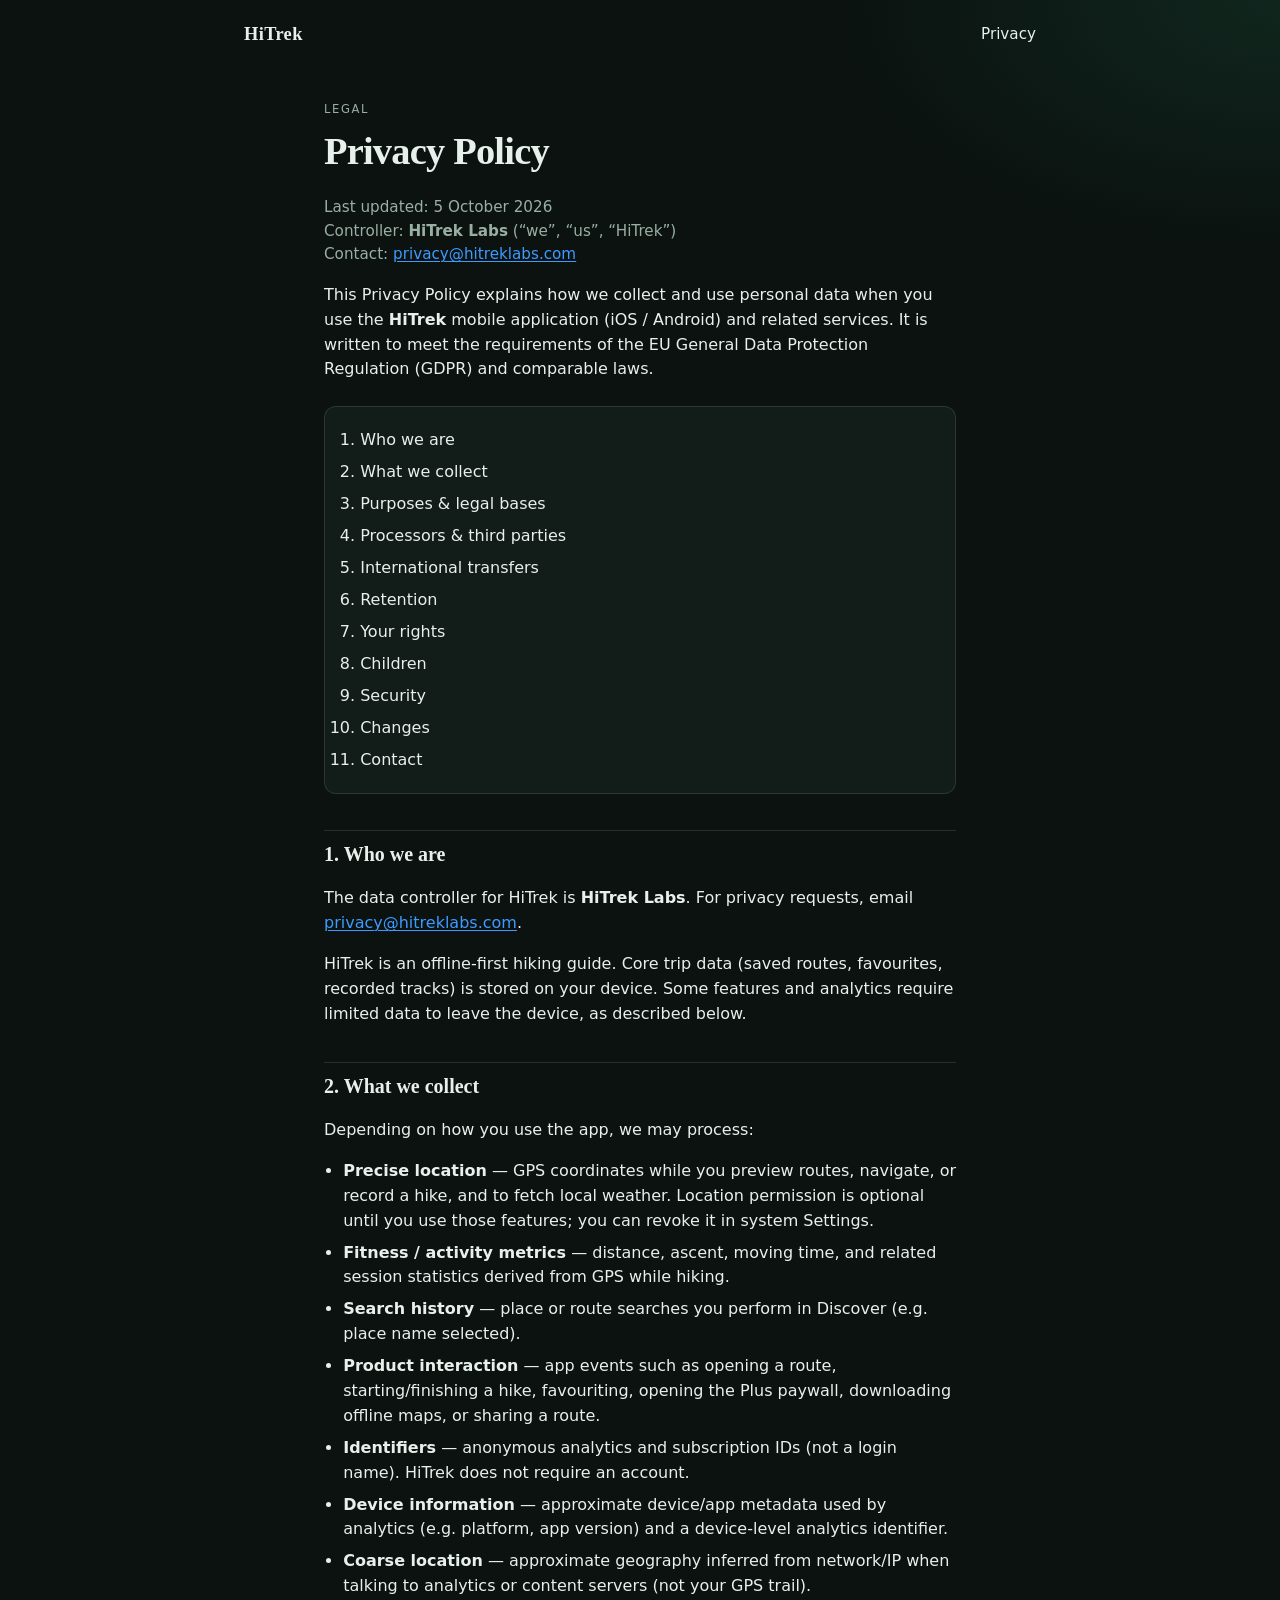
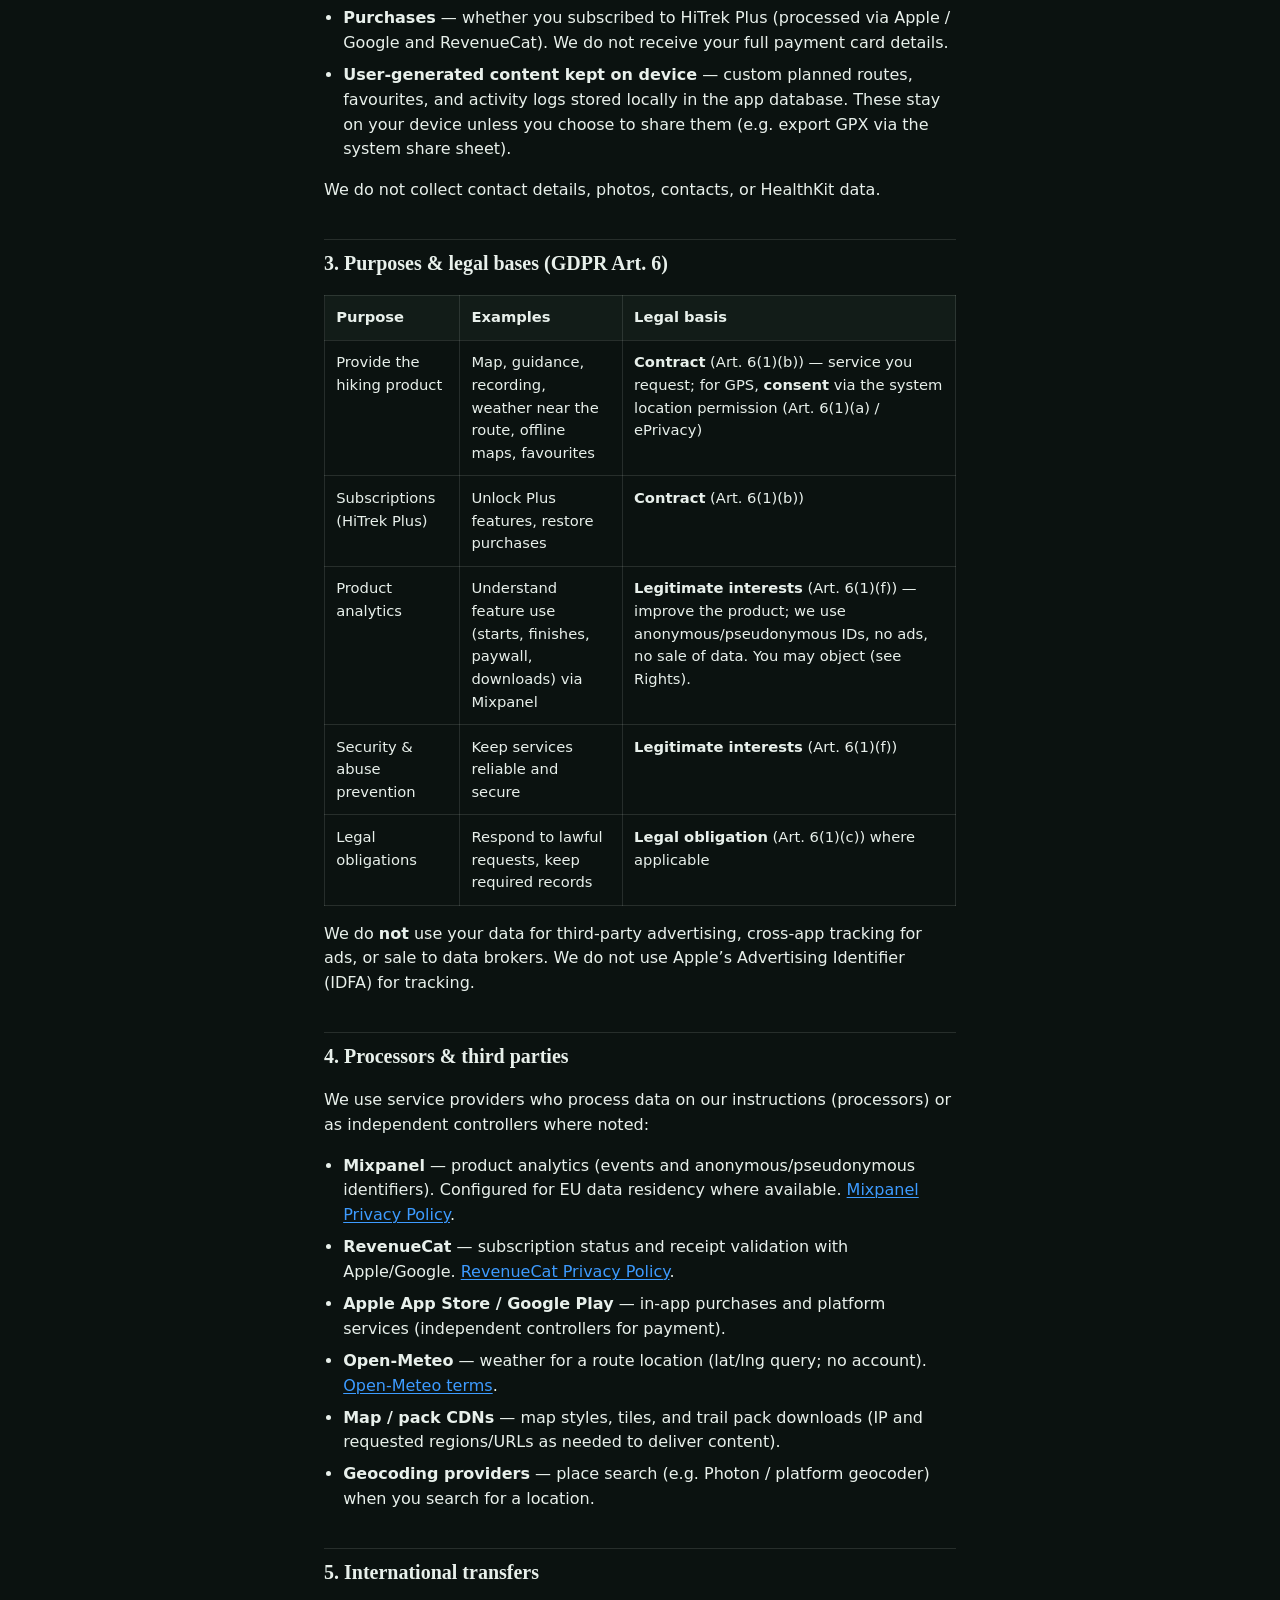
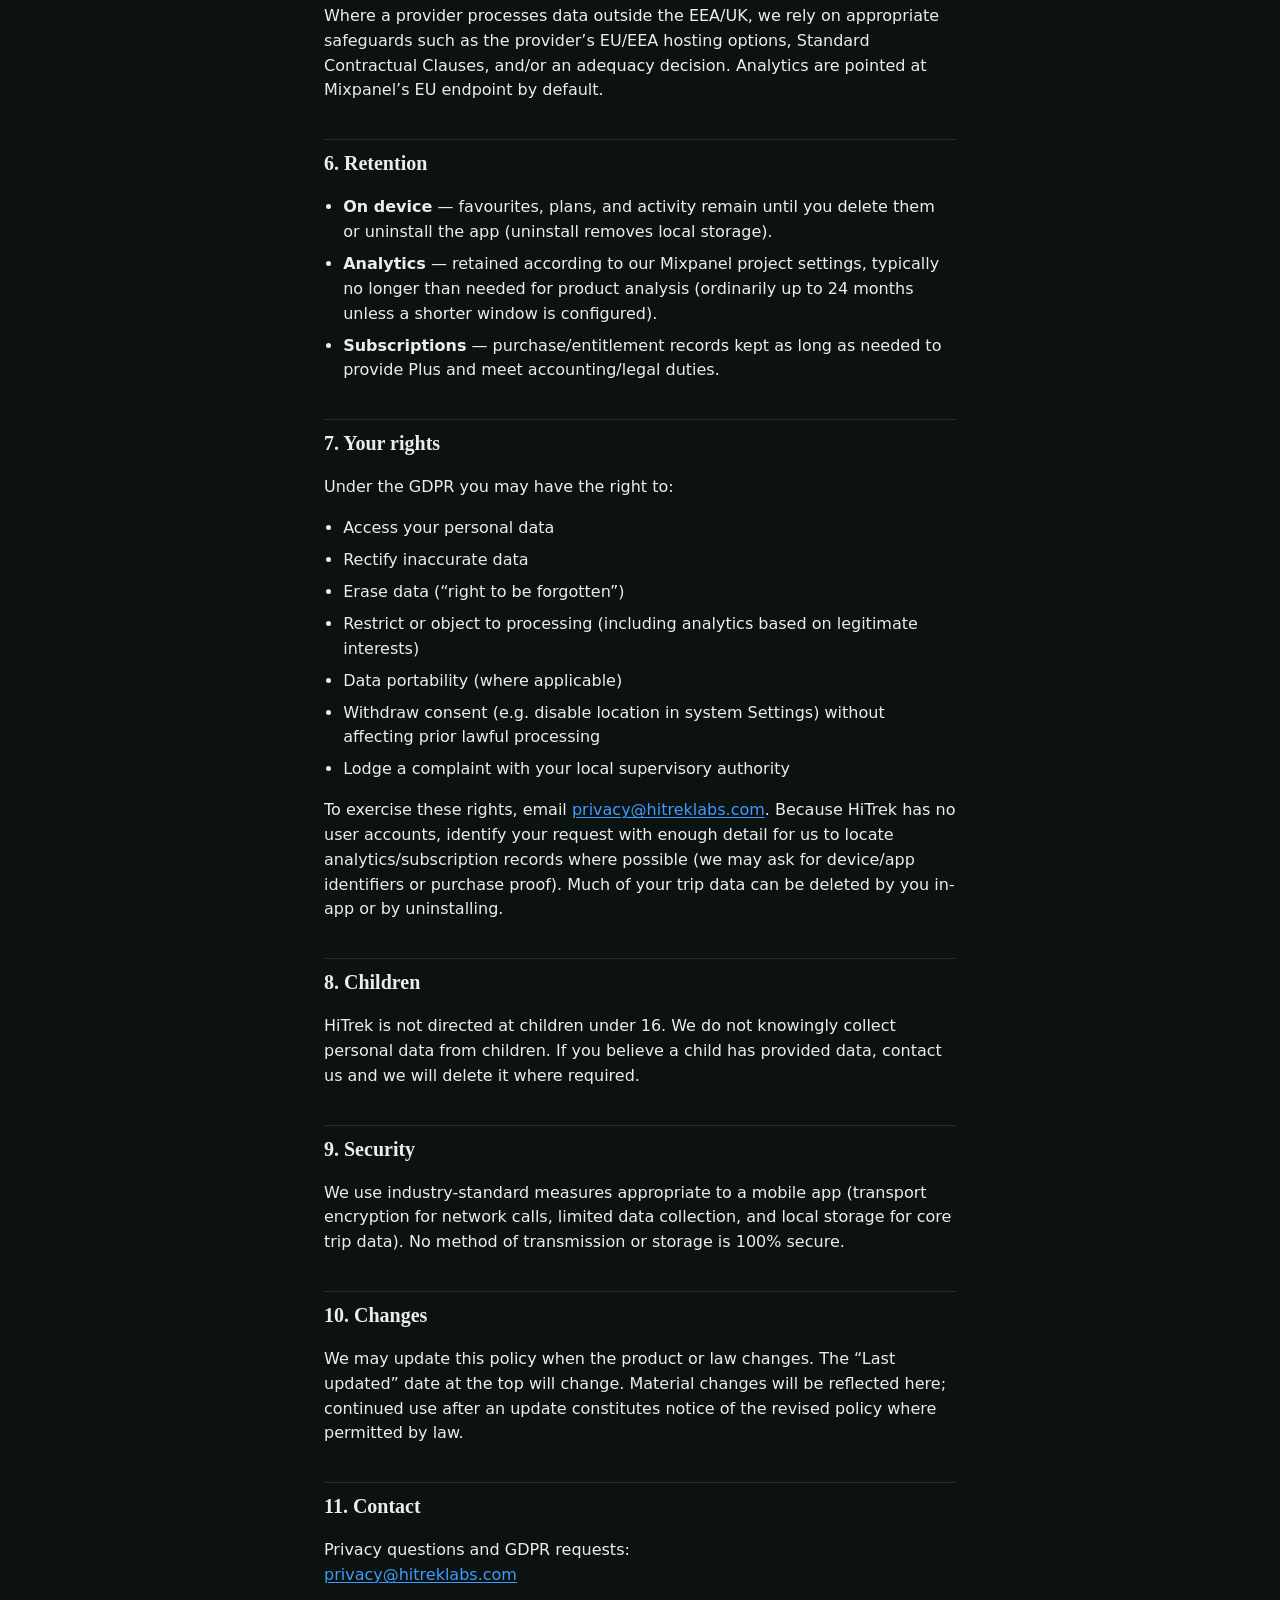
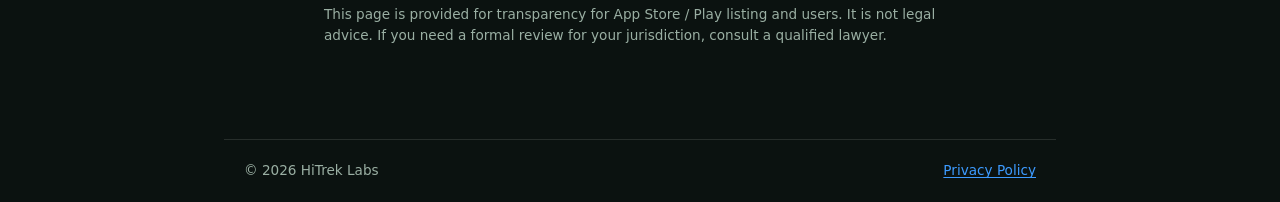
==== privacy/index.html @ 93155e86 "Add HiTrek privacy policy site for App Store / GDPR." ====
<!DOCTYPE html>
<html lang="en">
  <head>
    <meta charset="utf-8" />
    <meta name="viewport" content="width=device-width, initial-scale=1" />
    <title>HiTrek — Privacy Policy</title>
    <meta
      name="description"
      content="Privacy Policy for the HiTrek hiking app (GDPR)."
    />
    <link rel="stylesheet" href="/styles.css" />
  </head>
  <body>
    <header class="site-header">
      <a class="brand" href="/">HiTrek</a>
      <nav>
        <a href="/privacy/" aria-current="page">Privacy</a>
      </nav>
    </header>

    <main class="doc">
      <p class="eyebrow">Legal</p>
      <h1>Privacy Policy</h1>
      <p class="meta">
        Last updated: 5 October 2026<br />
        Controller: <strong id="controller-name">HiTrek Labs</strong>
        (“we”, “us”, “HiTrek”)<br />
        Contact:
        <a id="controller-email" href="mailto:privacy@hitreklabs.com"
          >privacy@hitreklabs.com</a
        >
      </p>

      <p>
        This Privacy Policy explains how we collect and use personal data when
        you use the <strong>HiTrek</strong> mobile application (iOS / Android)
        and related services. It is written to meet the requirements of the EU
        General Data Protection Regulation (GDPR) and comparable laws.
      </p>

      <nav class="toc" aria-label="Table of contents">
        <ol>
          <li><a href="#who">Who we are</a></li>
          <li><a href="#data">What we collect</a></li>
          <li><a href="#purposes">Purposes &amp; legal bases</a></li>
          <li><a href="#partners">Processors &amp; third parties</a></li>
          <li><a href="#transfers">International transfers</a></li>
          <li><a href="#retention">Retention</a></li>
          <li><a href="#rights">Your rights</a></li>
          <li><a href="#children">Children</a></li>
          <li><a href="#security">Security</a></li>
          <li><a href="#changes">Changes</a></li>
          <li><a href="#contact">Contact</a></li>
        </ol>
      </nav>

      <section id="who">
        <h2>1. Who we are</h2>
        <p>
          The data controller for HiTrek is
          <strong id="controller-name-2">HiTrek Labs</strong>. For privacy
          requests, email
          <a id="controller-email-2" href="mailto:privacy@hitreklabs.com"
            >privacy@hitreklabs.com</a
          >.
        </p>
        <p>
          HiTrek is an offline-first hiking guide. Core trip data (saved routes,
          favourites, recorded tracks) is stored on your device. Some features
          and analytics require limited data to leave the device, as described
          below.
        </p>
      </section>

      <section id="data">
        <h2>2. What we collect</h2>
        <p>Depending on how you use the app, we may process:</p>
        <ul>
          <li>
            <strong>Precise location</strong> — GPS coordinates while you
            preview routes, navigate, or record a hike, and to fetch local
            weather. Location permission is optional until you use those
            features; you can revoke it in system Settings.
          </li>
          <li>
            <strong>Fitness / activity metrics</strong> — distance, ascent,
            moving time, and related session statistics derived from GPS while
            hiking.
          </li>
          <li>
            <strong>Search history</strong> — place or route searches you
            perform in Discover (e.g. place name selected).
          </li>
          <li>
            <strong>Product interaction</strong> — app events such as opening a
            route, starting/finishing a hike, favouriting, opening the Plus
            paywall, downloading offline maps, or sharing a route.
          </li>
          <li>
            <strong>Identifiers</strong> — anonymous analytics and subscription
            IDs (not a login name). HiTrek does not require an account.
          </li>
          <li>
            <strong>Device information</strong> — approximate device/app
            metadata used by analytics (e.g. platform, app version) and a
            device-level analytics identifier.
          </li>
          <li>
            <strong>Coarse location</strong> — approximate geography inferred
            from network/IP when talking to analytics or content servers (not
            your GPS trail).
          </li>
          <li>
            <strong>Purchases</strong> — whether you subscribed to HiTrek Plus
            (processed via Apple / Google and RevenueCat). We do not receive
            your full payment card details.
          </li>
          <li>
            <strong>User-generated content kept on device</strong> — custom
            planned routes, favourites, and activity logs stored locally in the
            app database. These stay on your device unless you choose to share
            them (e.g. export GPX via the system share sheet).
          </li>
        </ul>
        <p>We do not collect contact details, photos, contacts, or HealthKit data.</p>
      </section>

      <section id="purposes">
        <h2>3. Purposes &amp; legal bases (GDPR Art. 6)</h2>
        <table>
          <thead>
            <tr>
              <th>Purpose</th>
              <th>Examples</th>
              <th>Legal basis</th>
            </tr>
          </thead>
          <tbody>
            <tr>
              <td>Provide the hiking product</td>
              <td>
                Map, guidance, recording, weather near the route, offline maps,
                favourites
              </td>
              <td>
                <strong>Contract</strong> (Art. 6(1)(b)) — service you request;
                for GPS,
                <strong>consent</strong> via the system location permission
                (Art. 6(1)(a) / ePrivacy)
              </td>
            </tr>
            <tr>
              <td>Subscriptions (HiTrek Plus)</td>
              <td>Unlock Plus features, restore purchases</td>
              <td><strong>Contract</strong> (Art. 6(1)(b))</td>
            </tr>
            <tr>
              <td>Product analytics</td>
              <td>
                Understand feature use (starts, finishes, paywall, downloads)
                via Mixpanel
              </td>
              <td>
                <strong>Legitimate interests</strong> (Art. 6(1)(f)) — improve
                the product; we use anonymous/pseudonymous IDs, no ads, no sale
                of data. You may object (see Rights).
              </td>
            </tr>
            <tr>
              <td>Security &amp; abuse prevention</td>
              <td>Keep services reliable and secure</td>
              <td><strong>Legitimate interests</strong> (Art. 6(1)(f))</td>
            </tr>
            <tr>
              <td>Legal obligations</td>
              <td>Respond to lawful requests, keep required records</td>
              <td><strong>Legal obligation</strong> (Art. 6(1)(c)) where applicable</td>
            </tr>
          </tbody>
        </table>
        <p>
          We do <strong>not</strong> use your data for third-party advertising,
          cross-app tracking for ads, or sale to data brokers. We do not use
          Apple’s Advertising Identifier (IDFA) for tracking.
        </p>
      </section>

      <section id="partners">
        <h2>4. Processors &amp; third parties</h2>
        <p>
          We use service providers who process data on our instructions
          (processors) or as independent controllers where noted:
        </p>
        <ul>
          <li>
            <strong>Mixpanel</strong> — product analytics (events and
            anonymous/pseudonymous identifiers). Configured for EU data
            residency where available.
            <a href="https://mixpanel.com/legal/privacy-policy/" rel="noopener"
              >Mixpanel Privacy Policy</a
            >.
          </li>
          <li>
            <strong>RevenueCat</strong> — subscription status and receipt
            validation with Apple/Google.
            <a href="https://www.revenuecat.com/privacy" rel="noopener"
              >RevenueCat Privacy Policy</a
            >.
          </li>
          <li>
            <strong>Apple App Store / Google Play</strong> — in-app purchases
            and platform services (independent controllers for payment).
          </li>
          <li>
            <strong>Open-Meteo</strong> — weather for a route location (lat/lng
            query; no account).
            <a href="https://open-meteo.com/en/terms" rel="noopener"
              >Open-Meteo terms</a
            >.
          </li>
          <li>
            <strong>Map / pack CDNs</strong> — map styles, tiles, and trail pack
            downloads (IP and requested regions/URLs as needed to deliver
            content).
          </li>
          <li>
            <strong>Geocoding providers</strong> — place search (e.g. Photon /
            platform geocoder) when you search for a location.
          </li>
        </ul>
      </section>

      <section id="transfers">
        <h2>5. International transfers</h2>
        <p>
          Where a provider processes data outside the EEA/UK, we rely on
          appropriate safeguards such as the provider’s EU/EEA hosting options,
          Standard Contractual Clauses, and/or an adequacy decision. Analytics
          are pointed at Mixpanel’s EU endpoint by default.
        </p>
      </section>

      <section id="retention">
        <h2>6. Retention</h2>
        <ul>
          <li>
            <strong>On device</strong> — favourites, plans, and activity remain
            until you delete them or uninstall the app (uninstall removes local
            storage).
          </li>
          <li>
            <strong>Analytics</strong> — retained according to our Mixpanel
            project settings, typically no longer than needed for product
            analysis (ordinarily up to 24 months unless a shorter window is
            configured).
          </li>
          <li>
            <strong>Subscriptions</strong> — purchase/entitlement records kept
            as long as needed to provide Plus and meet accounting/legal duties.
          </li>
        </ul>
      </section>

      <section id="rights">
        <h2>7. Your rights</h2>
        <p>Under the GDPR you may have the right to:</p>
        <ul>
          <li>Access your personal data</li>
          <li>Rectify inaccurate data</li>
          <li>Erase data (“right to be forgotten”)</li>
          <li>Restrict or object to processing (including analytics based on legitimate interests)</li>
          <li>Data portability (where applicable)</li>
          <li>Withdraw consent (e.g. disable location in system Settings) without affecting prior lawful processing</li>
          <li>Lodge a complaint with your local supervisory authority</li>
        </ul>
        <p>
          To exercise these rights, email
          <a id="controller-email-3" href="mailto:privacy@hitreklabs.com"
            >privacy@hitreklabs.com</a
          >. Because HiTrek has no user accounts, identify your request with
          enough detail for us to locate analytics/subscription records where
          possible (we may ask for device/app identifiers or purchase proof).
          Much of your trip data can be deleted by you in-app or by uninstalling.
        </p>
      </section>

      <section id="children">
        <h2>8. Children</h2>
        <p>
          HiTrek is not directed at children under 16. We do not knowingly
          collect personal data from children. If you believe a child has
          provided data, contact us and we will delete it where required.
        </p>
      </section>

      <section id="security">
        <h2>9. Security</h2>
        <p>
          We use industry-standard measures appropriate to a mobile app
          (transport encryption for network calls, limited data collection, and
          local storage for core trip data). No method of transmission or
          storage is 100% secure.
        </p>
      </section>

      <section id="changes">
        <h2>10. Changes</h2>
        <p>
          We may update this policy when the product or law changes. The “Last
          updated” date at the top will change. Material changes will be
          reflected here; continued use after an update constitutes notice of
          the revised policy where permitted by law.
        </p>
      </section>

      <section id="contact">
        <h2>11. Contact</h2>
        <p>
          Privacy questions and GDPR requests:<br />
          <a id="controller-email-4" href="mailto:privacy@hitreklabs.com"
            >privacy@hitreklabs.com</a
          >
        </p>
        <p class="fine">
          This page is provided for transparency for App Store / Play listing
          and users. It is not legal advice. If you need a formal review for
          your jurisdiction, consult a qualified lawyer.
        </p>
      </section>
    </main>

    <footer class="site-footer">
      <span>© <span id="year"></span> HiTrek Labs</span>
      <a href="/privacy/">Privacy Policy</a>
    </footer>
    <script>
      document.getElementById("year").textContent = String(new Date().getFullYear());
    </script>
  </body>
</html>
---- styles.css ----
:root {
  --bg: #0b1210;
  --bg-elev: #121c18;
  --text: #e8f0eb;
  --muted: #9aafa3;
  --accent: #3d9bff;
  --line: rgba(232, 240, 235, 0.12);
  --max: 42rem;
  --sans: "Iowan Old Style", "Palatino Linotype", Palatino, "Book Antiqua", Georgia, serif;
  --ui: ui-sans-serif, system-ui, -apple-system, "Segoe UI", sans-serif;
}

* {
  box-sizing: border-box;
}

html {
  color-scheme: dark;
}

body {
  margin: 0;
  min-height: 100vh;
  font-family: var(--ui);
  background:
    radial-gradient(1200px 600px at 10% -10%, rgba(61, 155, 255, 0.18), transparent 55%),
    radial-gradient(900px 500px at 100% 0%, rgba(46, 160, 110, 0.14), transparent 50%),
    var(--bg);
  color: var(--text);
  line-height: 1.55;
}

a {
  color: var(--accent);
  text-decoration-thickness: 1px;
  text-underline-offset: 0.15em;
}

a:hover {
  color: #7ab8ff;
}

.site-header,
.site-footer {
  display: flex;
  align-items: center;
  justify-content: space-between;
  gap: 1rem;
  max-width: 52rem;
  margin: 0 auto;
  padding: 1.25rem 1.25rem;
}

.brand {
  font-family: var(--sans);
  font-weight: 700;
  font-size: 1.15rem;
  color: var(--text);
  text-decoration: none;
  letter-spacing: 0.02em;
}

.site-header nav a {
  color: var(--muted);
  text-decoration: none;
  font-size: 0.95rem;
}

.site-header nav a[aria-current="page"],
.site-header nav a:hover {
  color: var(--text);
}

.site-footer {
  border-top: 1px solid var(--line);
  color: var(--muted);
  font-size: 0.85rem;
  margin-top: 3rem;
}

.hero {
  max-width: var(--max);
  margin: 4rem auto 2rem;
  padding: 0 1.25rem;
}

.hero h1 {
  font-family: var(--sans);
  font-size: clamp(2.4rem, 6vw, 3.4rem);
  line-height: 1.05;
  margin: 0.25rem 0 0.75rem;
  letter-spacing: -0.02em;
}

.lede {
  color: var(--muted);
  font-size: 1.1rem;
  max-width: 34rem;
}

.eyebrow {
  text-transform: uppercase;
  letter-spacing: 0.14em;
  font-size: 0.72rem;
  color: var(--muted);
  margin: 0;
}

.cta-row {
  margin-top: 1.75rem;
}

.btn {
  display: inline-block;
  background: var(--accent);
  color: #061018;
  font-weight: 600;
  text-decoration: none;
  padding: 0.7rem 1.1rem;
  border-radius: 10px;
}

.btn:hover {
  color: #061018;
  filter: brightness(1.06);
}

.doc {
  max-width: var(--max);
  margin: 2rem auto 0;
  padding: 0 1.25rem 2rem;
}

.doc h1 {
  font-family: var(--sans);
  font-size: clamp(1.9rem, 4vw, 2.4rem);
  margin: 0.2rem 0 0.75rem;
  letter-spacing: -0.02em;
}

.doc h2 {
  font-family: var(--sans);
  font-size: 1.25rem;
  margin: 2.25rem 0 0.75rem;
  padding-top: 0.5rem;
  border-top: 1px solid var(--line);
}

.doc .meta {
  color: var(--muted);
  font-size: 0.95rem;
}

.doc ul {
  padding-left: 1.2rem;
}

.doc li {
  margin: 0.45rem 0;
}

.toc {
  background: var(--bg-elev);
  border: 1px solid var(--line);
  border-radius: 12px;
  padding: 0.85rem 1rem;
  margin: 1.5rem 0;
}

.toc ol {
  margin: 0;
  padding-left: 1.2rem;
}

.toc a {
  color: var(--text);
  text-decoration: none;
}

.toc a:hover {
  color: var(--accent);
}

table {
  width: 100%;
  border-collapse: collapse;
  font-size: 0.92rem;
  margin: 1rem 0;
}

th,
td {
  border: 1px solid var(--line);
  padding: 0.65rem 0.7rem;
  vertical-align: top;
  text-align: left;
}

th {
  background: var(--bg-elev);
  font-weight: 600;
}

.fine {
  color: var(--muted);
  font-size: 0.85rem;
}

@media (max-width: 640px) {
  table,
  thead,
  tbody,
  th,
  td,
  tr {
    display: block;
  }

  thead {
    display: none;
  }

  tr {
    border: 1px solid var(--line);
    border-radius: 10px;
    margin-bottom: 0.75rem;
    padding: 0.35rem 0;
    background: var(--bg-elev);
  }

  td {
    border: none;
    padding: 0.35rem 0.75rem;
  }

  td::before {
    content: attr(data-label);
    display: block;
    font-size: 0.72rem;
    text-transform: uppercase;
    letter-spacing: 0.08em;
    color: var(--muted);
    margin-bottom: 0.15rem;
  }
}
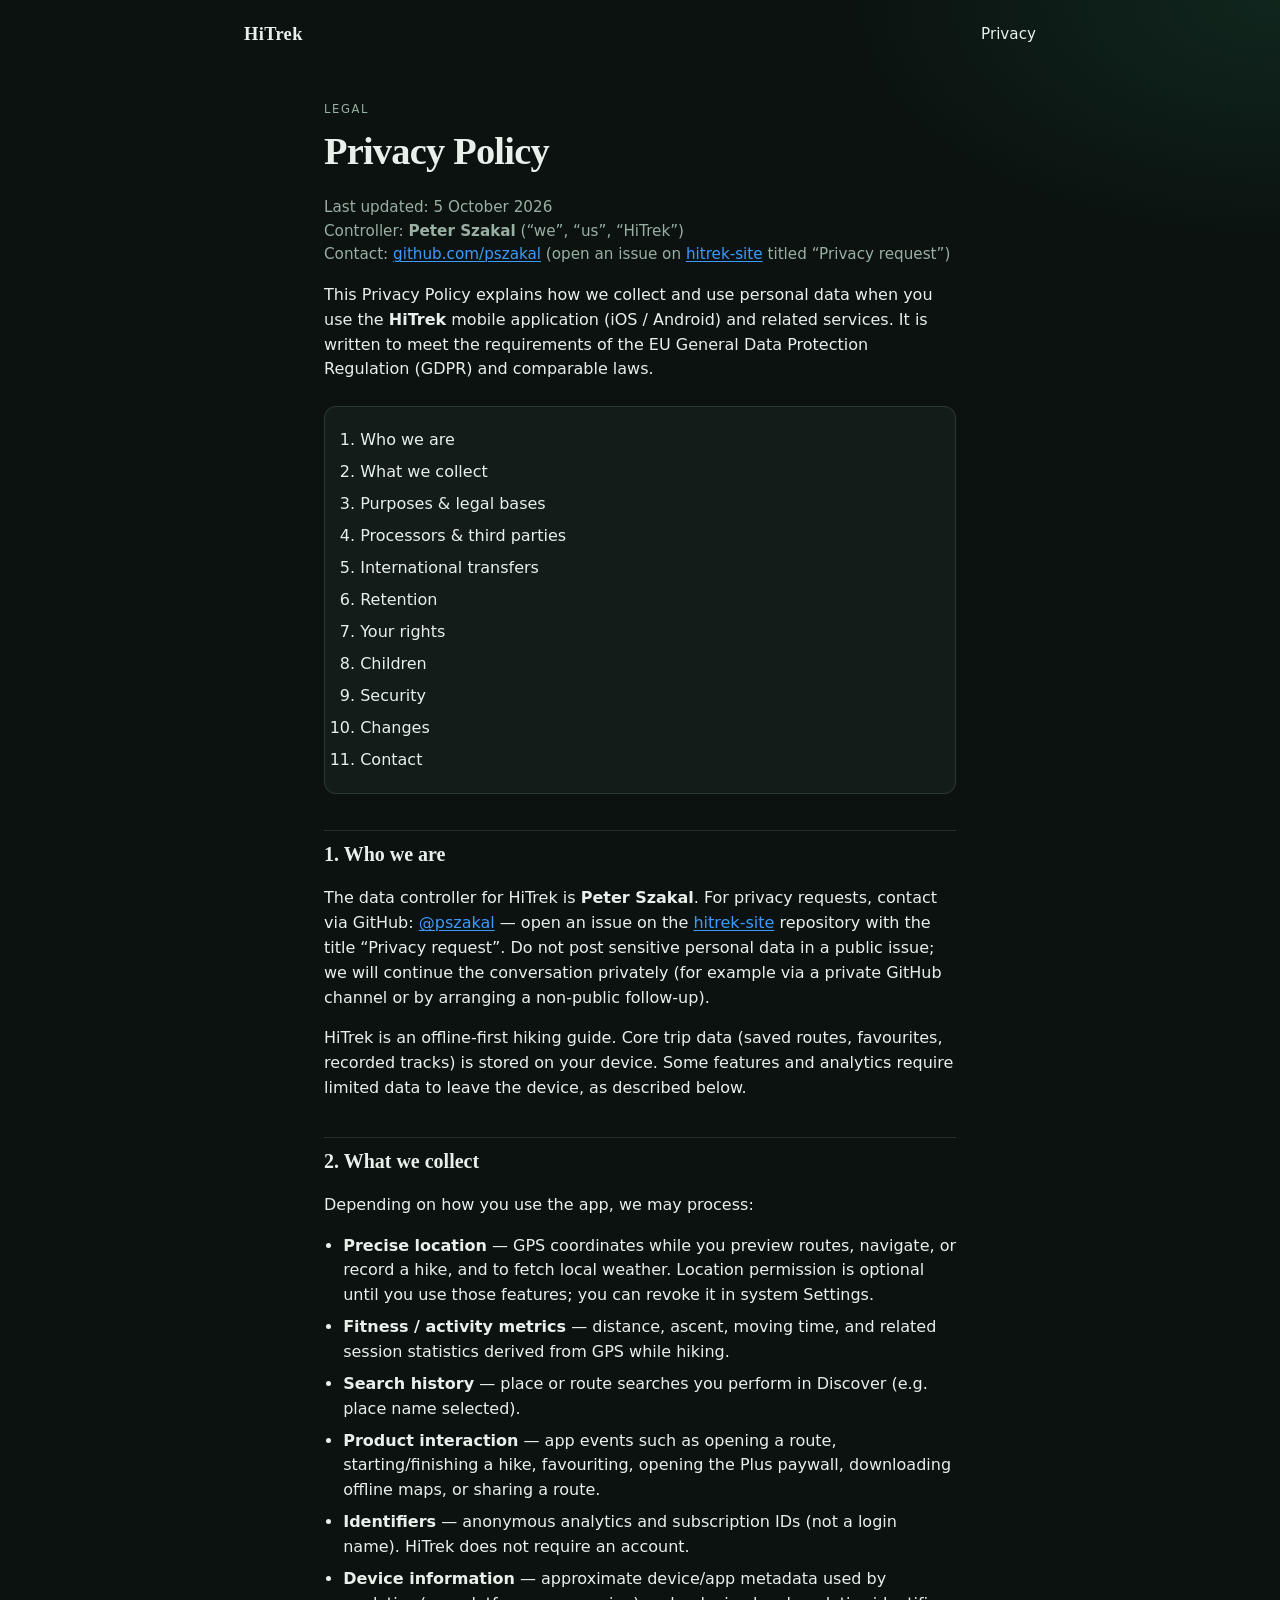
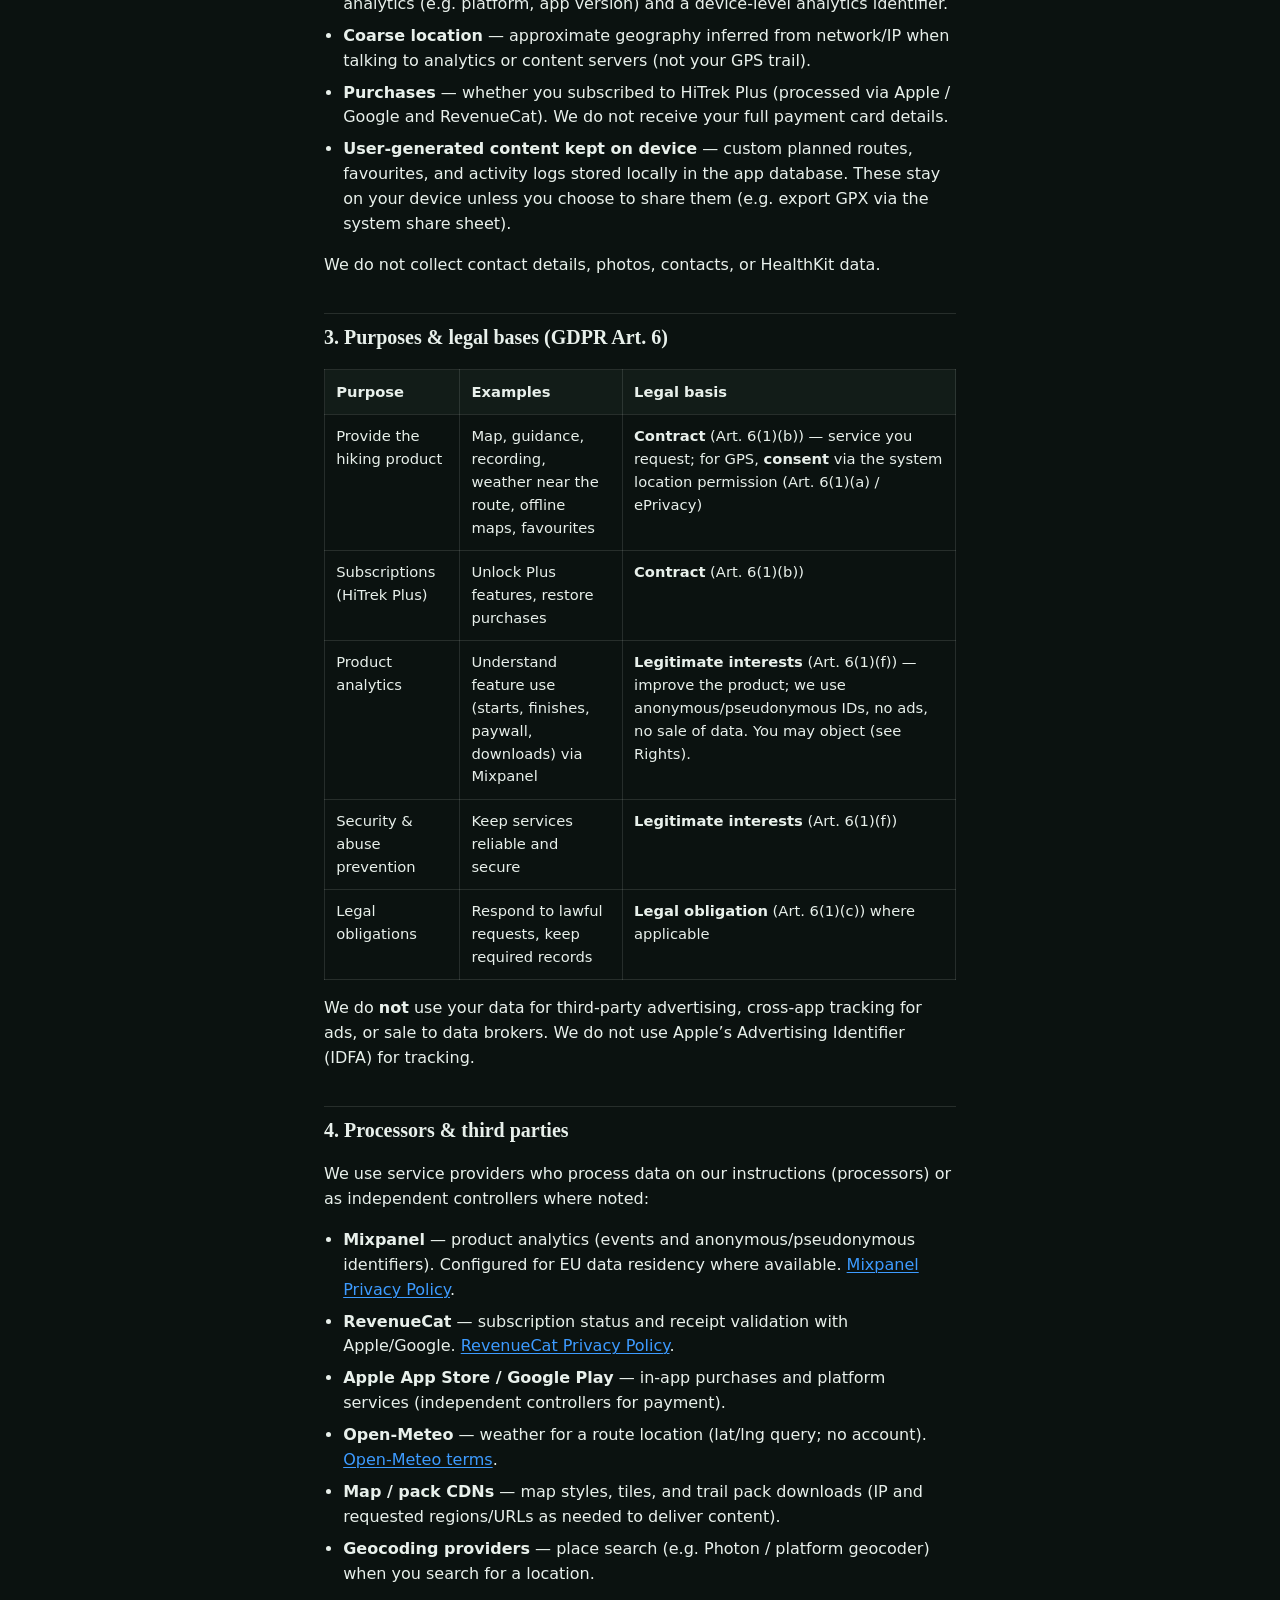
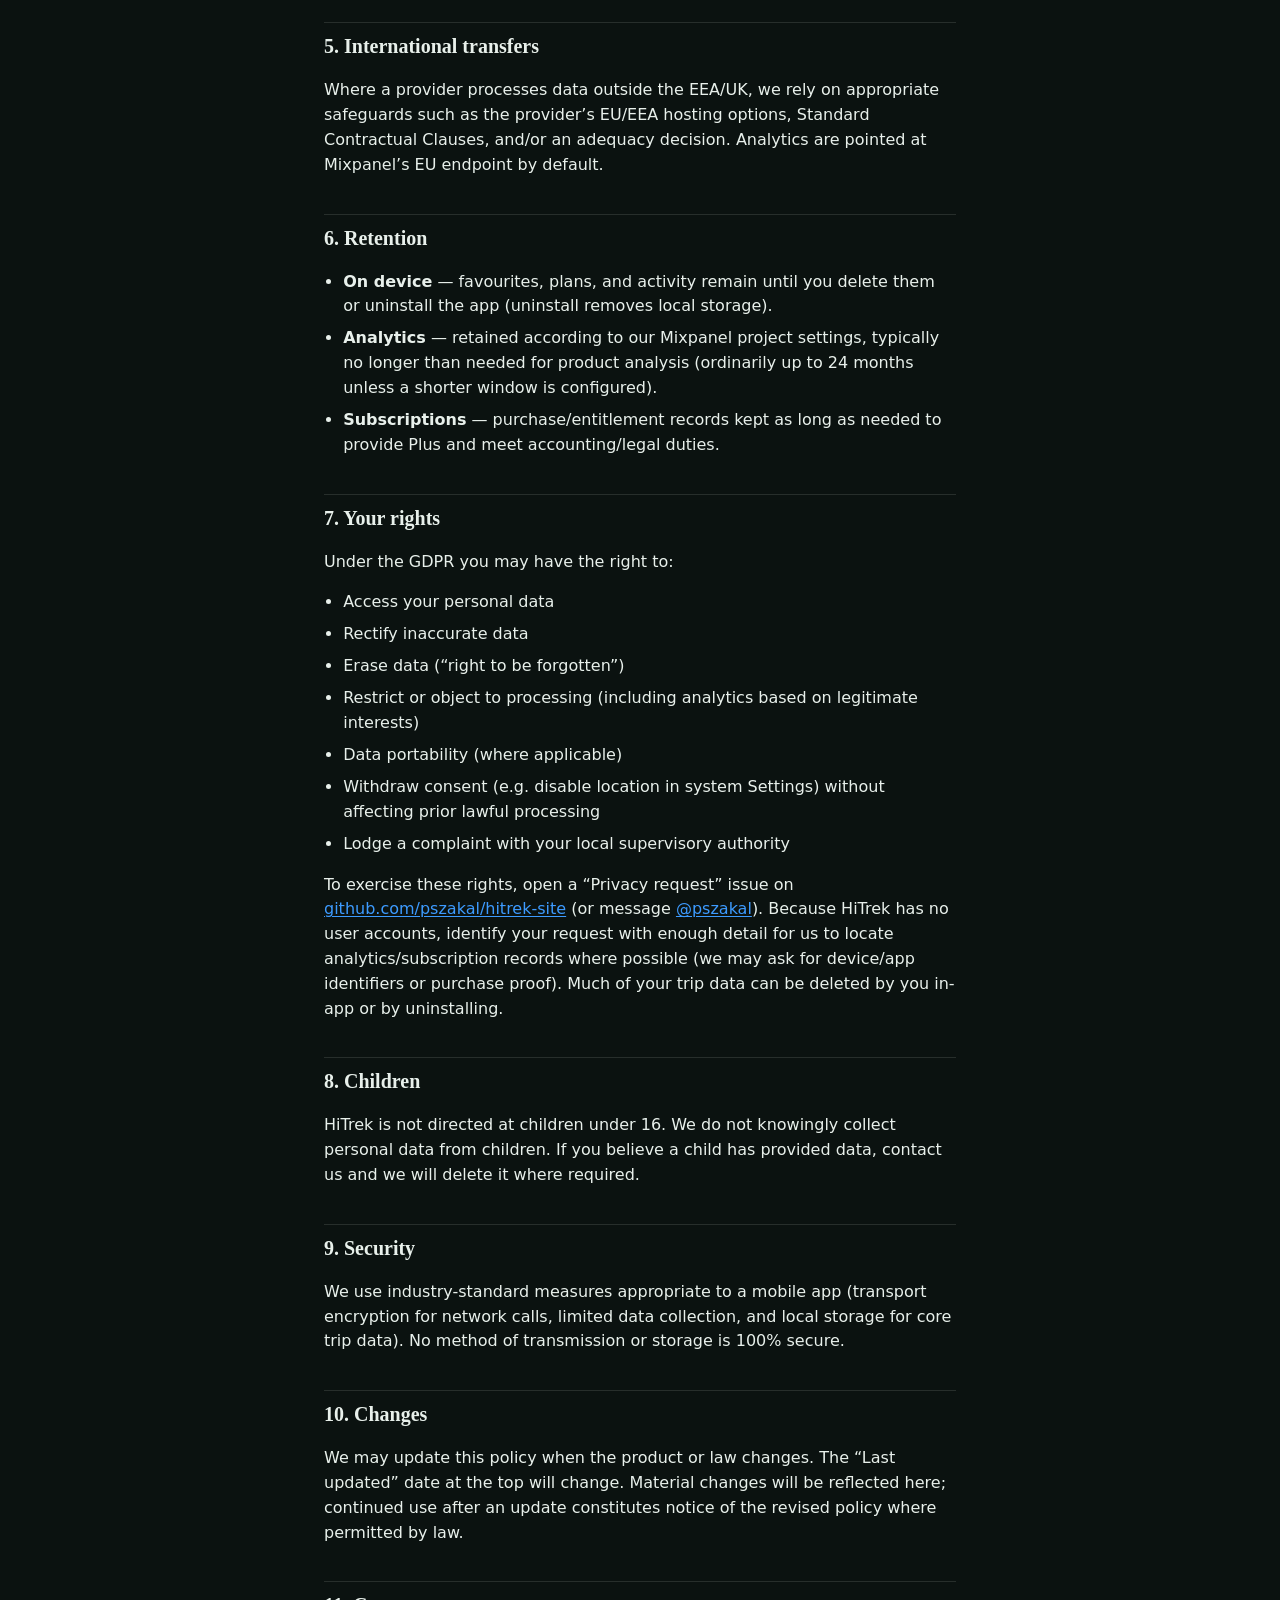
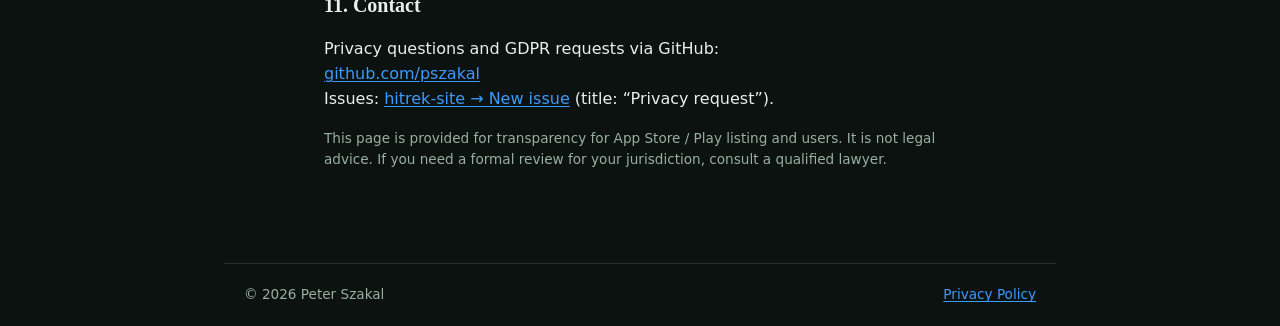
==== commit ce040cf2: "Fix relative links for GitHub project Pages under /hitrek-site/. Co-authored-by: Cursor <cursoragent" ====
--- a/privacy/index.html
+++ b/privacy/index.html
@@ -8,13 +8,13 @@
       name="description"
       content="Privacy Policy for the HiTrek hiking app (GDPR)."
     />
-    <link rel="stylesheet" href="/styles.css" />
+    <link rel="stylesheet" href="../styles.css" />
   </head>
   <body>
     <header class="site-header">
-      <a class="brand" href="/">HiTrek</a>
+      <a class="brand" href="../">HiTrek</a>
       <nav>
-        <a href="/privacy/" aria-current="page">Privacy</a>
+        <a href="./" aria-current="page">Privacy</a>
       </nav>
     </header>
 
@@ -23,12 +23,14 @@
       <h1>Privacy Policy</h1>
       <p class="meta">
         Last updated: 5 October 2026<br />
-        Controller: <strong id="controller-name">HiTrek Labs</strong>
-        (“we”, “us”, “HiTrek”)<br />
+        Controller: <strong>Peter Szakal</strong> (“we”, “us”, “HiTrek”)<br />
         Contact:
-        <a id="controller-email" href="mailto:privacy@hitreklabs.com"
-          >privacy@hitreklabs.com</a
+        <a href="https://github.com/pszakal" rel="noopener">github.com/pszakal</a>
+        (open an issue on
+        <a href="https://github.com/pszakal/hitrek-site/issues/new" rel="noopener"
+          >hitrek-site</a
         >
+        titled “Privacy request”)
       </p>
 
       <p>
@@ -57,12 +59,17 @@
       <section id="who">
         <h2>1. Who we are</h2>
         <p>
-          The data controller for HiTrek is
-          <strong id="controller-name-2">HiTrek Labs</strong>. For privacy
-          requests, email
-          <a id="controller-email-2" href="mailto:privacy@hitreklabs.com"
-            >privacy@hitreklabs.com</a
-          >.
+          The data controller for HiTrek is <strong>Peter Szakal</strong>. For
+          privacy requests, contact via GitHub:
+          <a href="https://github.com/pszakal" rel="noopener">@pszakal</a>
+          — open an issue on the
+          <a href="https://github.com/pszakal/hitrek-site/issues/new" rel="noopener"
+            >hitrek-site</a
+          >
+          repository with the title “Privacy request”. Do not post sensitive
+          personal data in a public issue; we will continue the conversation
+          privately (for example via a private GitHub channel or by arranging a
+          non-public follow-up).
         </p>
         <p>
           HiTrek is an offline-first hiking guide. Core trip data (saved routes,
@@ -274,13 +281,16 @@
           <li>Lodge a complaint with your local supervisory authority</li>
         </ul>
         <p>
-          To exercise these rights, email
-          <a id="controller-email-3" href="mailto:privacy@hitreklabs.com"
-            >privacy@hitreklabs.com</a
-          >. Because HiTrek has no user accounts, identify your request with
-          enough detail for us to locate analytics/subscription records where
-          possible (we may ask for device/app identifiers or purchase proof).
-          Much of your trip data can be deleted by you in-app or by uninstalling.
+          To exercise these rights, open a “Privacy request” issue on
+          <a href="https://github.com/pszakal/hitrek-site/issues/new" rel="noopener"
+            >github.com/pszakal/hitrek-site</a
+          >
+          (or message
+          <a href="https://github.com/pszakal" rel="noopener">@pszakal</a>).
+          Because HiTrek has no user accounts, identify your request with enough
+          detail for us to locate analytics/subscription records where possible
+          (we may ask for device/app identifiers or purchase proof). Much of your
+          trip data can be deleted by you in-app or by uninstalling.
         </p>
       </section>
 
@@ -316,10 +326,14 @@
       <section id="contact">
         <h2>11. Contact</h2>
         <p>
-          Privacy questions and GDPR requests:<br />
-          <a id="controller-email-4" href="mailto:privacy@hitreklabs.com"
-            >privacy@hitreklabs.com</a
+          Privacy questions and GDPR requests via GitHub:<br />
+          <a href="https://github.com/pszakal" rel="noopener">github.com/pszakal</a
+          ><br />
+          Issues:
+          <a href="https://github.com/pszakal/hitrek-site/issues/new" rel="noopener"
+            >hitrek-site → New issue</a
           >
+          (title: “Privacy request”).
         </p>
         <p class="fine">
           This page is provided for transparency for App Store / Play listing
@@ -330,8 +344,8 @@
     </main>
 
     <footer class="site-footer">
-      <span>© <span id="year"></span> HiTrek Labs</span>
-      <a href="/privacy/">Privacy Policy</a>
+      <span>© <span id="year"></span> Peter Szakal</span>
+      <a href="./">Privacy Policy</a>
     </footer>
     <script>
       document.getElementById("year").textContent = String(new Date().getFullYear());
